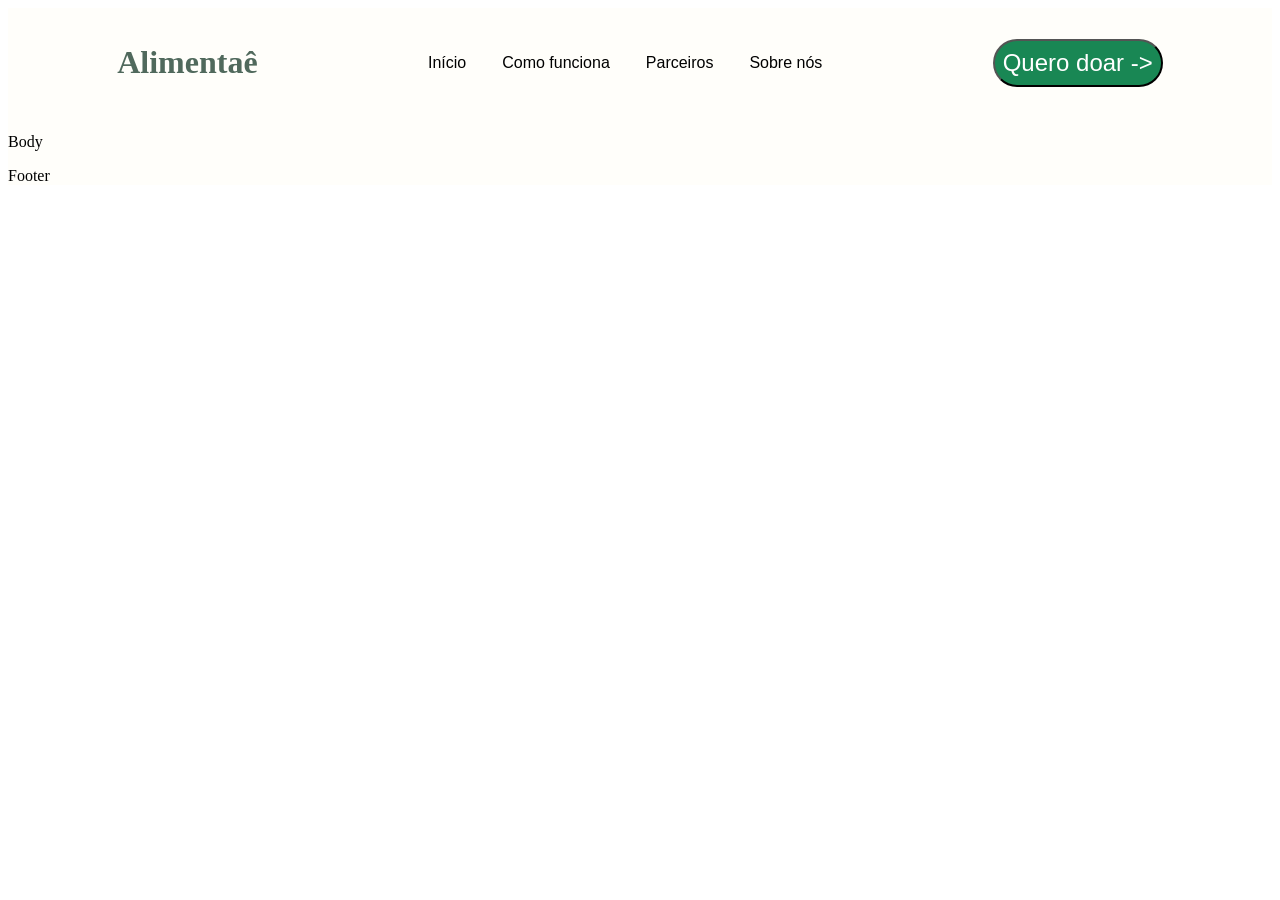
==== Trabalho_Final/index.html @ 7d408ee9 "Header Alimentaê" ====
<!DOCTYPE html>
<html lang="pt-BR">
<head>
    <meta charset="UTF-8">
    <meta name="viewport" content="width=device-width, initial-scale=1.0">
    <title>Alimentaê</title>
    <link rel="stylesheet" href="styles.css">
</head>
<body>
    <div class="main">
        <header class="header">
            <div class="logo">
                <p><b>Alimentaê</b></p>
            </div>
            <div class="HeaderButtons">
                <button>Início</button>
                <button>Como funciona</button>
                <button>Parceiros</button>
                <button>Sobre nós</button>
            </div>
            <div class="DonateButton">
                <button>Quero doar -></button>
            </div>
        </header>
        <div class="body">
            <p>Body</p>
        </div>
        <div class="footer">
            <p>Footer</p>
        </div>
    </div>
</body>
</html>
---- Trabalho_Final/styles.css ----
:root {
    --primary-bg-color: hsla(43, 100%, 99%, 0.922);
}


.main {
    background-color: var(--primary-bg-color);
}

.header {
    display: flex;
    background-color: var(--primary-bg-color);
    padding: 2rem;
    height: 5vh;
    flex-direction: row;
    align-items: center;
    justify-content: space-around;
    color: #50695c;
}

.logo {
    font-size: 2rem;
}



.HeaderButtons button {
    justify-content: space-between;
    margin: 1rem;
    font-size: 1rem;
    background-color: var(--primary-bg-color);
    padding: 0;
    border: none;
    background: none;
}


.header div {
    background-color: var(--primary-bg-color);
}

.DonateButton button {
    background-color: #198754;
    font-size: 1.5rem;
    border-radius: 2rem;
    padding: 0.5rem;
    color: white;
}

.body {
    
}

.footer {

}
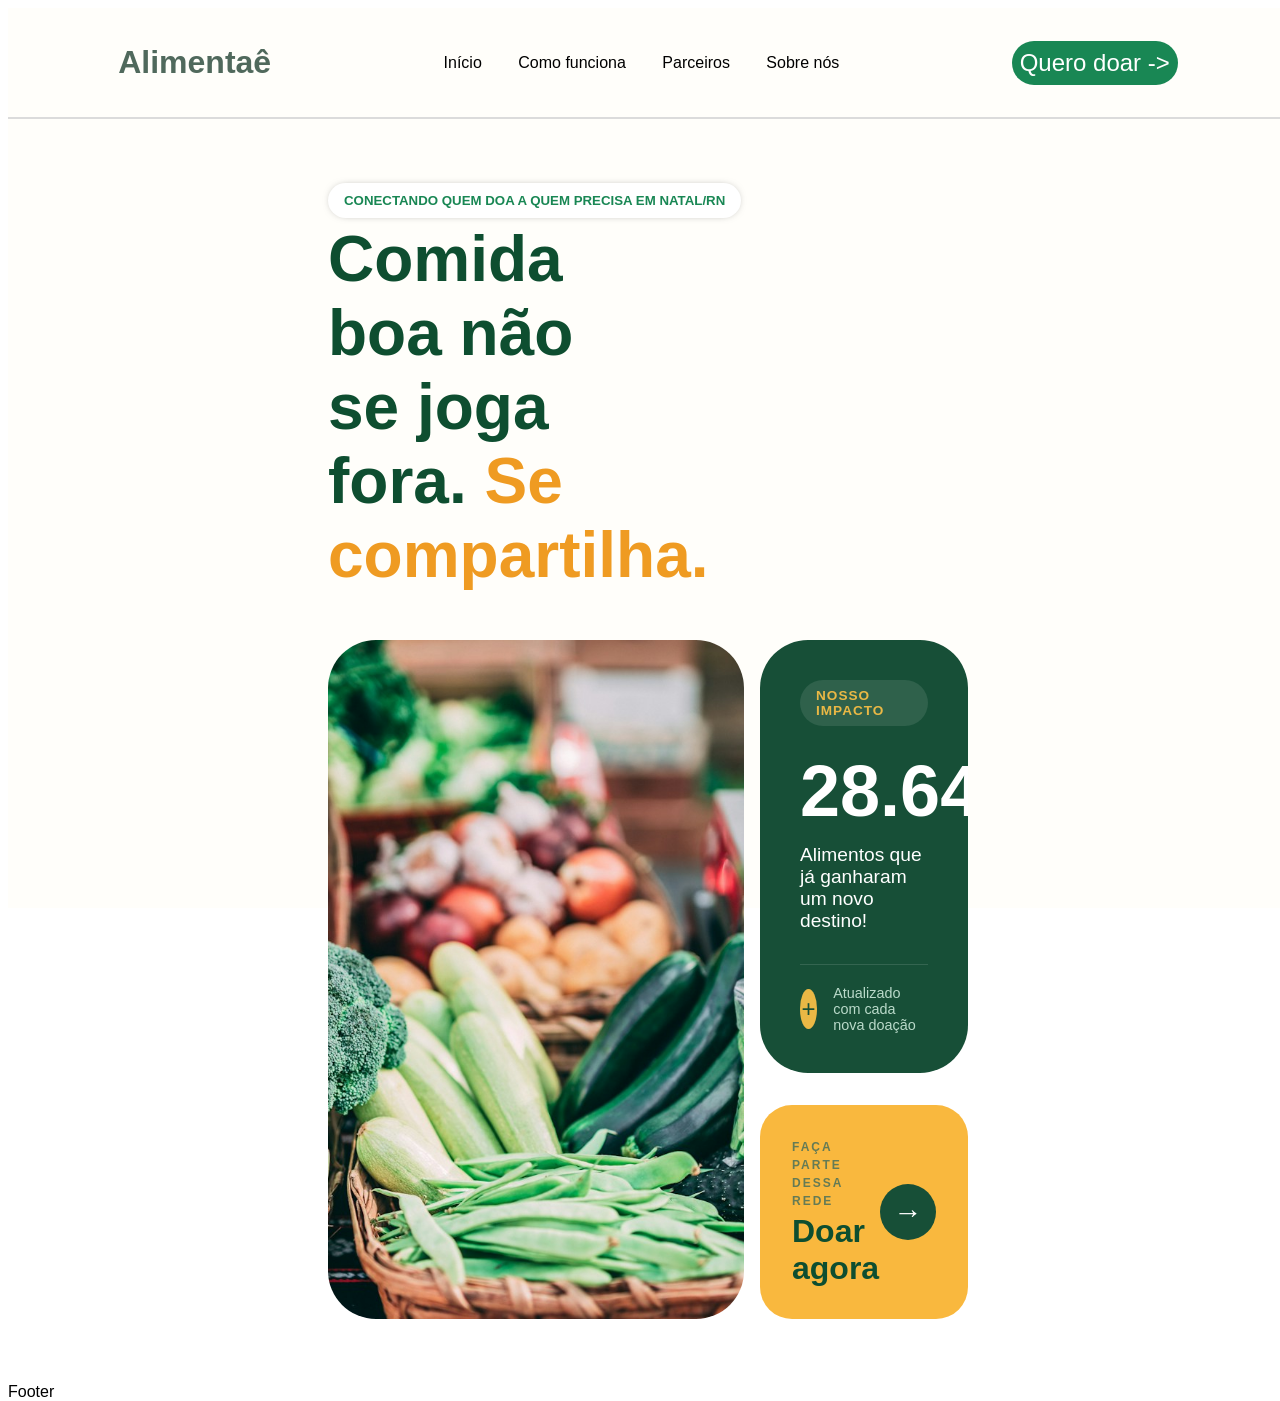
==== commit 39484ec4: "Corpo da pagina principal" ====
--- a/Trabalho_Final/index.html
+++ b/Trabalho_Final/index.html
@@ -23,7 +23,39 @@
             </div>
         </header>
         <div class="body">
-            <p>Body</p>
+            <div class="bodyText">
+                <div class="connect"><h5>CONECTANDO QUEM DOA A QUEM PRECISA EM NATAL/RN</h5></div>
+                <br>
+                <p><b>Comida boa não se joga fora. <span>Se compartilha.</span></b></p>
+            </div>
+            <div class="ImgSlider">
+                <img src="./images/Vegetais.jfif">
+            </div>
+            <div class="Impact">
+                <div class="NossoImpacto">NOSSO IMPACTO</div>
+
+                <div class="ImpactNumber">
+                    <h1>28.640</h1>
+                    <span>kg</span>
+                </div>
+
+                <p class="ImpactDescription">
+                    Alimentos que já ganharam um novo destino!
+                </p>
+
+                <div class="ImpactFooter">
+                    <div class="ImpactPlus">+</div>
+                    <span>Atualizado com cada nova doação</span>
+                </div>
+            </div>
+            <div class="DonateNow">
+                <div class="DonateText">
+                    <span>FAÇA PARTE DESSA REDE</span>
+                    <h2>Doar agora</h2>
+                </div>
+
+                <button class="DonateArrow">→</button>
+            </div>
         </div>
         <div class="footer">
             <p>Footer</p>
--- a/Trabalho_Final/styles.css
+++ b/Trabalho_Final/styles.css
@@ -1,10 +1,19 @@
 :root {
-    --primary-bg-color: hsla(43, 100%, 99%, 0.922);
+    --primary-bg-color: #FFFEFAEB;
+    --primary-btn-bg-color: #198754;
+    --primary-text-color: #0e4e30;
+    --primary-text-color-contrast: #ef9b22;
+    --secondary-text-color-contrast: #eab845;
+    --primary-card-bg: #174F37;
+    --secondary-card-bg: #ffffff1a;
 }
 
 
 .main {
     background-color: var(--primary-bg-color);
+    height: 100vh;
+    width: 100vw;
+    font-family: Manrope, sans-serif
 }
 
 .header {
@@ -16,6 +25,7 @@
     align-items: center;
     justify-content: space-around;
     color: #50695c;
+    border-bottom: solid #dbdbdb 2px;
 }
 
 .logo {
@@ -40,15 +50,208 @@
 }
 
 .DonateButton button {
-    background-color: #198754;
+    background-color: var(--primary-btn-bg-color);
     font-size: 1.5rem;
     border-radius: 2rem;
     padding: 0.5rem;
     color: white;
-}
-
+    border: none;
+}
+.connect {
+    display: inline-block;
+    justify-content: left;
+    text-align: left;
+    background-color: white;
+    border-radius: 3rem;
+    padding: 0rem 1rem;
+    grid-area: bodyText;
+    width: content;
+    color: var(--primary-btn-bg-color);
+    font-size: 1rem;
+    box-shadow: 0px 0px 10px -5px rgba(0, 0, 0, 0.66);
+}
+.connect h5 {
+    margin: 10px 0px;
+}
 .body {
-    
+    margin: 4rem 20rem;
+    display: grid;
+    grid-template-areas: 
+        "bodyText bodyText"
+        "imgSlider Impact" 
+        "imgSlider DonateNow";
+    grid-template-columns: 2fr 1fr;
+    grid-template-rows: auto auto auto;
+    gap: 1rem;
+}
+
+.bodyText p {
+    margin: 0.25rem 0rem 2rem;
+    font-size: 4rem;
+    width: 50%;
+    color: var(--primary-text-color)
+}
+.bodyText p span {
+    color: var(--primary-text-color-contrast);
+}
+
+.bodyText {
+    display: inline;
+    grid-area: bodyText;
+}
+.ImgSlider {
+    grid-area: imgSlider;
+    overflow: hidden;
+    border-radius: 3rem;
+}
+
+.ImgSlider img {
+    width: 100%;
+    height: 100%;
+    object-fit: cover;
+    display: block;
+}
+
+.Impact {
+    grid-area: Impact;
+    position: relative;
+    overflow: hidden;
+
+    display: flex;
+    flex-direction: column;
+
+    background-color: var(--primary-card-bg);
+    color: white;
+
+    border-radius: 3rem;
+    padding: 2.5rem;
+
+    margin: 0rem 0rem 1rem;
+    min-height: 350px;
+    box-sizing: border-box;
+}
+
+.NossoImpacto {
+    display: inline-block;
+    align-self: flex-start;
+
+    background-color: var(--secondary-card-bg);
+    color: var(--secondary-text-color-contrast);
+
+    border-radius: 2rem;
+    padding: 0.5rem 1rem;
+
+    font-size: 0.85rem;
+    font-weight: bold;
+    letter-spacing: 1px;
+}
+
+.ImpactNumber {
+    display: flex;
+    align-items: baseline;
+    gap: 0.5rem;
+    margin: 1.5rem 0rem 0rem;
+}
+
+.ImpactNumber h1 {
+    font-size: 4.5rem;
+    margin: 0px;
+    font-weight: 800;
+}
+
+.ImpactNumber span {
+    font-size: 1.5rem;
+    font-weight: bold;
+    color: var(--secondary-text-color-contrast);
+}
+
+.ImpactDescription {
+    font-size: 1.2rem;
+    margin: 0.75rem 0rem 2rem;
+    max-width: 350px;
+}
+
+.ImpactFooter {
+    margin-top: auto;
+    border-top: 1px solid #ffffff20;
+    padding-top: 1.25rem;
+
+    display: flex;
+    align-items: center;
+    gap: 1rem;
+
+    color: #badaca;
+    font-size: 0.9rem;
+
+    position: relative;
+    z-index: 2;
+}
+
+.ImpactPlus {
+    background-color: var(--secondary-text-color-contrast);
+    color: var(--primary-card-bg);
+
+    width: 2.5rem;
+    height: 2.5rem;
+
+    border-radius: 50%;
+
+    display: flex;
+    align-items: center;
+    justify-content: center;
+
+    font-size: 1.5rem;
+}
+
+
+.DonateNow {
+    grid-area: DonateNow;
+
+    display: flex;
+    align-items: center;
+    justify-content: space-between;
+
+    background-color: #f9b83e;
+    color: var(--primary-text-color);
+
+    border-radius: 2rem;
+    padding: 2rem;
+
+    min-height: 140px;
+    box-sizing: border-box;
+}
+
+.DonateText span {
+    font-size: 0.75rem;
+    font-weight: bold;
+    letter-spacing: 2px;
+    color: #657b55;
+}
+
+.DonateText h2 {
+    font-size: 2rem;
+    margin: 0.25rem 0 0;
+    font-weight: 800;
+}
+
+.DonateArrow {
+    border: none;
+    border-radius: 50%;
+
+    width: 3.5rem;
+    height: 3.5rem;
+
+    background-color: var(--primary-card-bg);
+    color: white;
+
+    font-size: 1.8rem;
+
+    display: flex;
+    align-items: center;
+    justify-content: center;
+    text-align:center;
+    cursor: pointer;
+    flex-shrink: 0;
 }
 
 .footer {
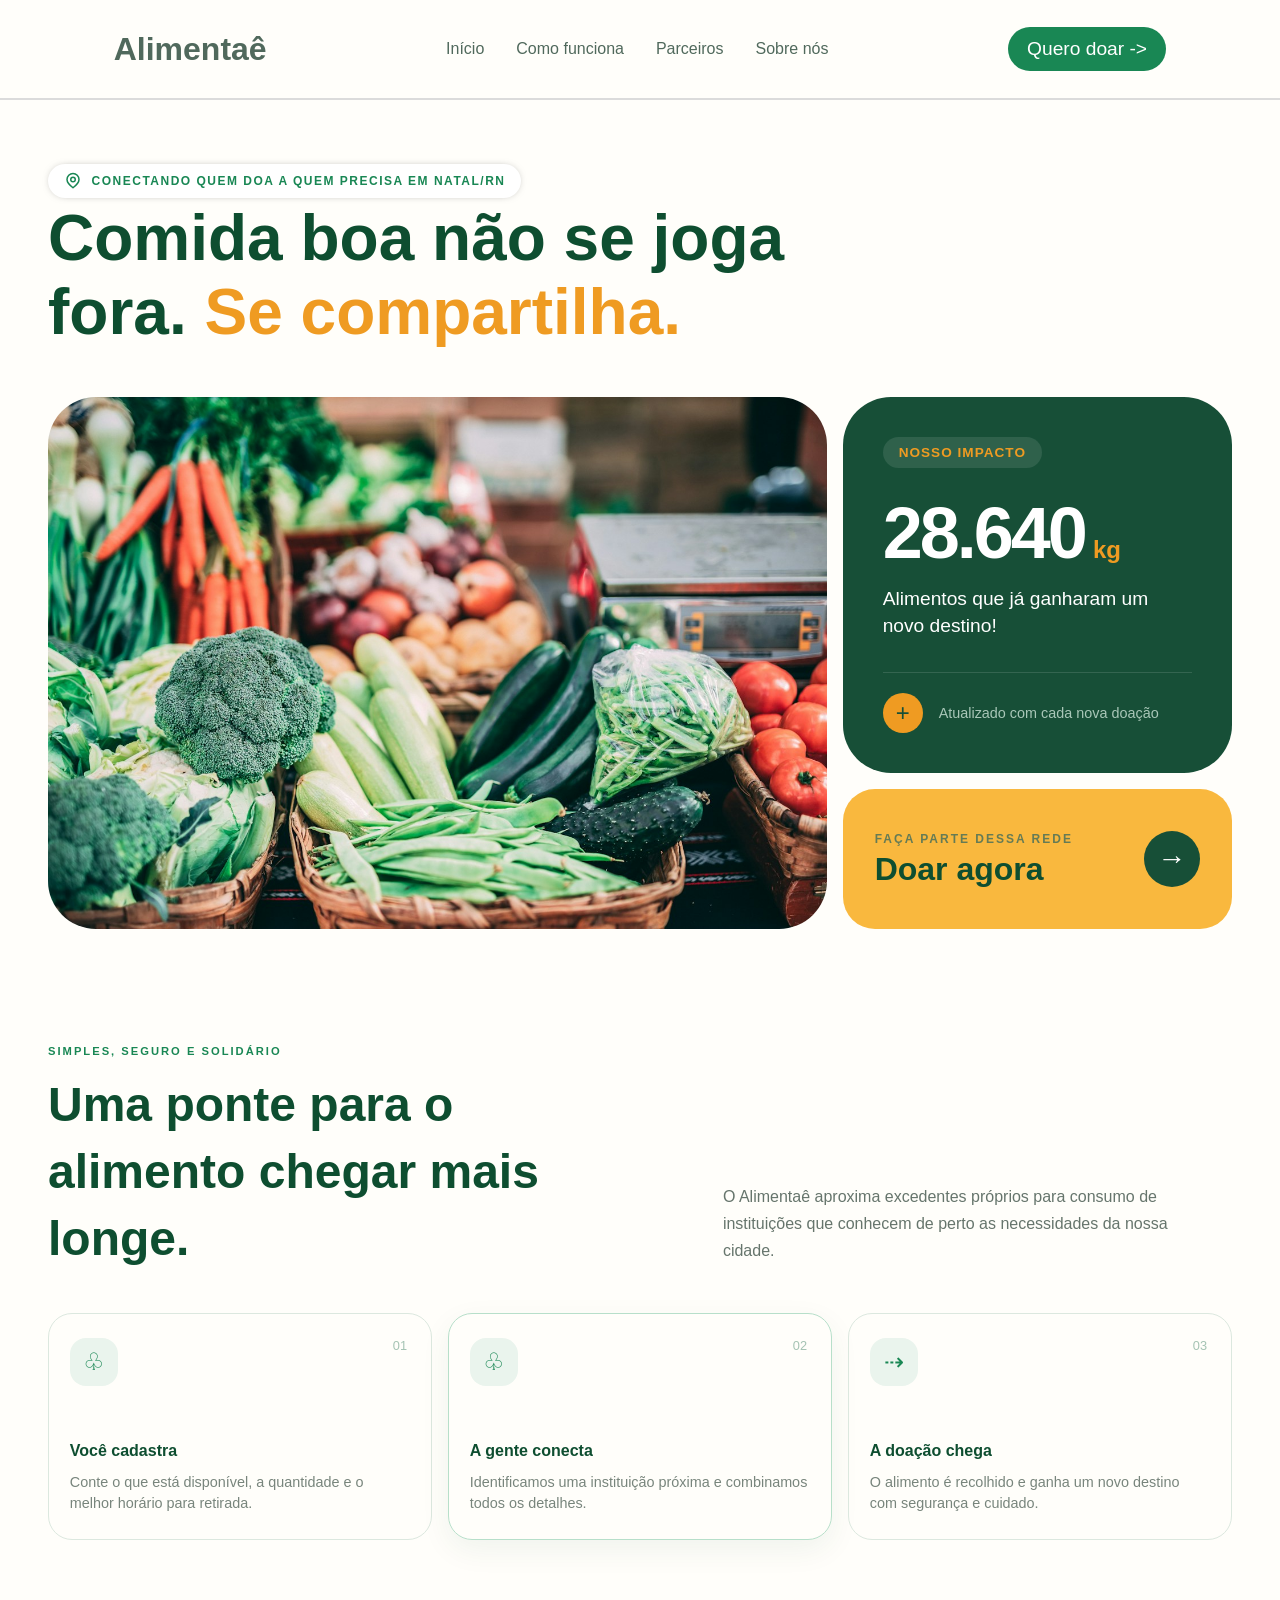
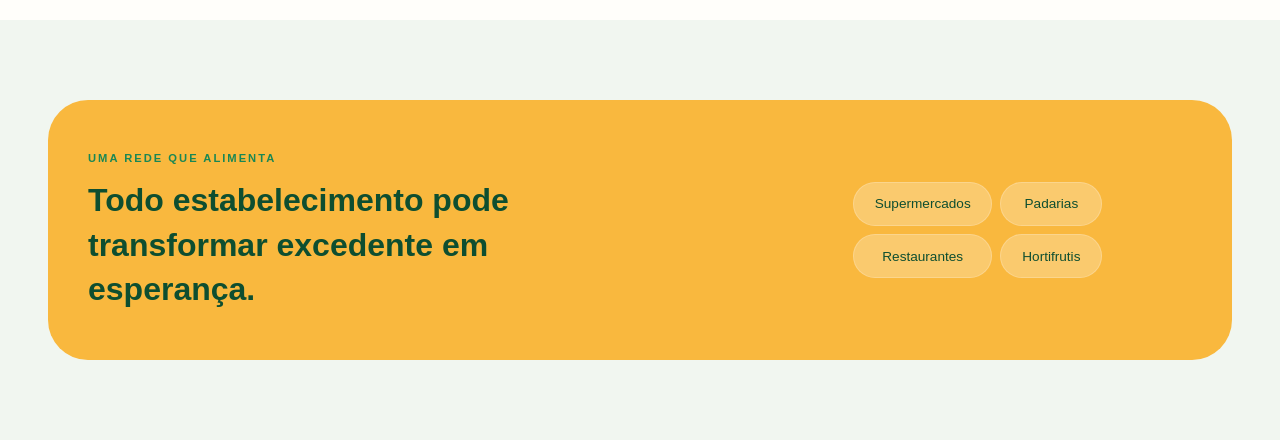
==== commit 8d51162d: "Corpo da pagina principal finalizado" ====
--- a/Trabalho_Final/index.html
+++ b/Trabalho_Final/index.html
@@ -22,44 +22,147 @@
                 <button>Quero doar -></button>
             </div>
         </header>
-        <div class="body">
-            <div class="bodyText">
-                <div class="connect"><h5>CONECTANDO QUEM DOA A QUEM PRECISA EM NATAL/RN</h5></div>
-                <br>
-                <p><b>Comida boa não se joga fora. <span>Se compartilha.</span></b></p>
+        <section class="Hero">
+
+        <div class="bodyText">
+            <div class="connect">
+                 <svg xmlns="http://www.w3.org/2000/svg"
+                    width="18" height="18"
+                    viewBox="0 0 24 24"
+                    fill="none"
+                    stroke="currentColor"
+                    stroke-width="2"
+                    stroke-linecap="round"
+                    stroke-linejoin="round">
+                    <path d="M20 10c0 5-8 11-8 11s-8-6-8-11a8 8 0 1 1 16 0Z"/>
+                    <circle cx="12" cy="10" r="3"/>
+                </svg>
+                <h5>CONECTANDO QUEM DOA A QUEM PRECISA EM NATAL/RN</h5>
             </div>
-            <div class="ImgSlider">
-                <img src="./images/Vegetais.jfif">
+
+            <p>
+                <b>Comida boa não se joga fora.
+                <span>Se compartilha.</span></b>
+            </p>
+        </div>
+
+        <div class="ImgSlider">
+            <img src="./images/Vegetais.jfif" alt="Vegetais frescos">
+        </div>
+
+        <div class="Impact">
+            <div class="NossoImpacto">NOSSO IMPACTO</div>
+
+            <div class="ImpactNumber">
+                <h1>28.640</h1>
+                <span>kg</span>
             </div>
-            <div class="Impact">
-                <div class="NossoImpacto">NOSSO IMPACTO</div>
 
-                <div class="ImpactNumber">
-                    <h1>28.640</h1>
-                    <span>kg</span>
-                </div>
+            <p class="ImpactDescription">
+                Alimentos que já ganharam um novo destino!
+            </p>
 
-                <p class="ImpactDescription">
-                    Alimentos que já ganharam um novo destino!
-                </p>
+            <div class="ImpactFooter">
+                <div class="ImpactPlus">+</div>
+                <span>Atualizado com cada nova doação</span>
+            </div>
+        </div>
 
-                <div class="ImpactFooter">
-                    <div class="ImpactPlus">+</div>
-                    <span>Atualizado com cada nova doação</span>
+        <div class="DonateNow">
+            <div class="DonateText">
+                <span>FAÇA PARTE DESSA REDE</span>
+                <h2>Doar agora</h2>
+            </div>
+
+            <button class="DonateArrow">→</button>
+        </div>
+
+    </section>
+
+
+    <section class="HowItWorks">
+
+        <div class="HowHeader">
+            <div>
+                <span class="SectionLabel">SIMPLES, SEGURO E SOLIDÁRIO</span>
+                <h2>Uma ponte para o alimento chegar mais longe.</h2>
+            </div>
+
+            <p>
+                O Alimentaê aproxima excedentes próprios para consumo
+                de instituições que conhecem de perto as necessidades
+                da nossa cidade.
+            </p>
+        </div>
+
+        <div class="Steps">
+
+            <div class="StepCard">
+                <span class="StepNumber">01</span>
+                <div class="StepIcon">♧</div>
+
+                <div class="StepContent">
+                    <h3>Você cadastra</h3>
+                    <p>
+                        Conte o que está disponível, a quantidade e
+                        o melhor horário para retirada.
+                    </p>
                 </div>
             </div>
-            <div class="DonateNow">
-                <div class="DonateText">
-                    <span>FAÇA PARTE DESSA REDE</span>
-                    <h2>Doar agora</h2>
+
+            <div class="StepCard HighlightCard">
+                <span class="StepNumber">02</span>
+                <div class="StepIcon">♧</div>
+
+                <div class="StepContent">
+                    <h3>A gente conecta</h3>
+                    <p>
+                        Identificamos uma instituição próxima e
+                        combinamos todos os detalhes.
+                    </p>
                 </div>
+            </div>
 
-                <button class="DonateArrow">→</button>
+            <div class="StepCard">
+                <span class="StepNumber">03</span>
+                <div class="StepIcon">⇢</div>
+
+                <div class="StepContent">
+                    <h3>A doação chega</h3>
+                    <p>
+                        O alimento é recolhido e ganha um novo
+                        destino com segurança e cuidado.
+                    </p>
+                </div>
             </div>
+
         </div>
-        <div class="footer">
-            <p>Footer</p>
+    </section>
+
+
+    <section class="PartnerSection">
+
+        <div class="PartnerBanner">
+
+            <div class="PartnerText">
+                <span class="SectionLabel">UMA REDE QUE ALIMENTA</span>
+
+                <h2>
+                    Todo estabelecimento pode transformar
+                    excedente em esperança.
+                </h2>
+            </div>
+
+            <div class="PartnerCategories">
+                <span>Supermercados</span>
+                <span>Padarias</span>
+                <span>Restaurantes</span>
+                <span>Hortifrutis</span>
+            </div>
+
         </div>
+
+    </section>
     </div>
 </body>
 </html>
--- a/Trabalho_Final/styles.css
+++ b/Trabalho_Final/styles.css
@@ -1,29 +1,40 @@
+
 :root {
-    --primary-bg-color: #FFFEFAEB;
+    --primary-bg-color: #FFFEFA;
     --primary-btn-bg-color: #198754;
     --primary-text-color: #0e4e30;
     --primary-text-color-contrast: #ef9b22;
-    --secondary-text-color-contrast: #eab845;
     --primary-card-bg: #174F37;
     --secondary-card-bg: #ffffff1a;
 }
 
 
+* {
+    box-sizing: border-box;
+}
+
+body {
+    margin: 0;
+    font-family: Manrope, sans-serif;
+    background-color: var(--primary-bg-color);
+}
+
 .main {
     background-color: var(--primary-bg-color);
-    height: 100vh;
-    width: 100vw;
-    font-family: Manrope, sans-serif
+    min-height: 100vh;
+    width: 100%;
 }
 
 .header {
     display: flex;
     background-color: var(--primary-bg-color);
-    padding: 2rem;
-    height: 5vh;
+    padding: 1.5rem 2rem;
+    min-height: 90px;
+
     flex-direction: row;
     align-items: center;
     justify-content: space-around;
+
     color: #50695c;
     border-bottom: solid #dbdbdb 2px;
 }
@@ -32,18 +43,26 @@
     font-size: 2rem;
 }
 
-
+.logo p {
+    margin: 0;
+}
+
+.HeaderButtons {
+    display: flex;
+    align-items: center;
+}
 
 .HeaderButtons button {
-    justify-content: space-between;
     margin: 1rem;
     font-size: 1rem;
-    background-color: var(--primary-bg-color);
+
+    background: none;
     padding: 0;
     border: none;
-    background: none;
-}
-
+    color: inherit;
+
+    cursor: pointer;
+}
 
 .header div {
     background-color: var(--primary-bg-color);
@@ -51,69 +70,117 @@
 
 .DonateButton button {
     background-color: var(--primary-btn-bg-color);
-    font-size: 1.5rem;
+    font-size: 1.2rem;
     border-radius: 2rem;
-    padding: 0.5rem;
+    padding: 0.7rem 1.2rem;
     color: white;
     border: none;
-}
+    cursor: pointer;
+}
+
+.body {
+    display: grid;
+
+    grid-template-areas:
+        "Hero"
+        "HowItWorks"
+        "PartnerSection";
+
+    grid-template-columns: 1fr;
+    grid-template-rows: auto auto auto;
+
+    width: 100%;
+    margin: 0;
+}
+
+.Hero {
+    grid-area: Hero;
+
+    max-width: 1400px;
+    width: 100%;
+
+    margin: 4rem auto 5rem;
+    padding: 0 3rem;
+
+    display: grid;
+
+    grid-template-areas:
+        "bodyText bodyText"
+        "imgSlider Impact"
+        "imgSlider DonateNow";
+
+    grid-template-columns: 2fr 1fr;
+    grid-template-rows: auto auto auto;
+
+    gap: 1rem;
+}
+
+
+.bodyText {
+    display: block;
+    grid-area: bodyText;
+}
+
 .connect {
-    display: inline-block;
-    justify-content: left;
-    text-align: left;
+    display: inline-flex;
+    align-items: center;
+    gap: 0.6rem;
+
     background-color: white;
     border-radius: 3rem;
-    padding: 0rem 1rem;
-    grid-area: bodyText;
-    width: content;
+    padding: 0.5rem 1rem;
+
+    width: fit-content;
+
     color: var(--primary-btn-bg-color);
-    font-size: 1rem;
     box-shadow: 0px 0px 10px -5px rgba(0, 0, 0, 0.66);
 }
+
+.connect svg {
+    width: 18px;
+    height: 18px;
+    flex-shrink: 0;
+}
+
 .connect h5 {
-    margin: 10px 0px;
-}
-.body {
-    margin: 4rem 20rem;
-    display: grid;
-    grid-template-areas: 
-        "bodyText bodyText"
-        "imgSlider Impact" 
-        "imgSlider DonateNow";
-    grid-template-columns: 2fr 1fr;
-    grid-template-rows: auto auto auto;
-    gap: 1rem;
+    margin: 0;
+    font-size: 0.75rem;
+    letter-spacing: 1.5px;
 }
 
 .bodyText p {
     margin: 0.25rem 0rem 2rem;
     font-size: 4rem;
-    width: 50%;
-    color: var(--primary-text-color)
-}
+    width: 75%;
+
+    color: var(--primary-text-color);
+    line-height: 1.15;
+}
+
 .bodyText p span {
     color: var(--primary-text-color-contrast);
 }
 
-.bodyText {
-    display: inline;
-    grid-area: bodyText;
-}
 .ImgSlider {
     grid-area: imgSlider;
+
+    min-height: 0;
     overflow: hidden;
     border-radius: 3rem;
 }
 
 .ImgSlider img {
+    display: block;
+
     width: 100%;
     height: 100%;
+
     object-fit: cover;
-    display: block;
 }
 
 .Impact {
     grid-area: Impact;
+
     position: relative;
     overflow: hidden;
 
@@ -126,17 +193,17 @@
     border-radius: 3rem;
     padding: 2.5rem;
 
-    margin: 0rem 0rem 1rem;
+    margin: 0;
     min-height: 350px;
-    box-sizing: border-box;
-}
+}
+
 
 .NossoImpacto {
     display: inline-block;
     align-self: flex-start;
 
     background-color: var(--secondary-card-bg);
-    color: var(--secondary-text-color-contrast);
+    color: var(--primary-text-color-contrast);
 
     border-radius: 2rem;
     padding: 0.5rem 1rem;
@@ -146,33 +213,43 @@
     letter-spacing: 1px;
 }
 
+
 .ImpactNumber {
     display: flex;
     align-items: baseline;
     gap: 0.5rem;
-    margin: 1.5rem 0rem 0rem;
+
+    margin-top: 1.5rem;
 }
 
 .ImpactNumber h1 {
     font-size: 4.5rem;
-    margin: 0px;
+    margin: 0;
+
     font-weight: 800;
+    letter-spacing: -3px;
 }
 
 .ImpactNumber span {
     font-size: 1.5rem;
     font-weight: bold;
-    color: var(--secondary-text-color-contrast);
-}
+
+    color: var(--primary-text-color-contrast);
+}
+
 
 .ImpactDescription {
     font-size: 1.2rem;
-    margin: 0.75rem 0rem 2rem;
+    line-height: 1.4;
+
+    margin: 0.75rem 0 2rem;
     max-width: 350px;
 }
+
 
 .ImpactFooter {
     margin-top: auto;
+
     border-top: 1px solid #ffffff20;
     padding-top: 1.25rem;
 
@@ -180,7 +257,7 @@
     align-items: center;
     gap: 1rem;
 
-    color: #badaca;
+    color: #a9c7b8;
     font-size: 0.9rem;
 
     position: relative;
@@ -188,11 +265,12 @@
 }
 
 .ImpactPlus {
-    background-color: var(--secondary-text-color-contrast);
+    background-color: var(--primary-text-color-contrast);
     color: var(--primary-card-bg);
 
     width: 2.5rem;
     height: 2.5rem;
+    flex-shrink: 0;
 
     border-radius: 50%;
 
@@ -218,7 +296,6 @@
     padding: 2rem;
 
     min-height: 140px;
-    box-sizing: border-box;
 }
 
 .DonateText span {
@@ -240,6 +317,7 @@
 
     width: 3.5rem;
     height: 3.5rem;
+    flex-shrink: 0;
 
     background-color: var(--primary-card-bg);
     color: white;
@@ -249,11 +327,191 @@
     display: flex;
     align-items: center;
     justify-content: center;
-    text-align:center;
+
     cursor: pointer;
-    flex-shrink: 0;
-}
+}
+
+
+
+.HowItWorks {
+    grid-area: HowItWorks;
+
+    max-width: 1400px;
+    width: 100%;
+
+    margin: 0 auto;
+    padding: 2rem 3rem 5rem;
+}
+
+.HowHeader {
+    display: grid;
+    grid-template-columns: 1.2fr 1fr;
+    gap: 4rem;
+
+    align-items: end;
+    margin-bottom: 2.5rem;
+}
+
+.SectionLabel {
+    font-size: 0.7rem;
+    letter-spacing: 2px;
+    font-weight: bold;
+
+    color: var(--primary-btn-bg-color);
+}
+
+.HowHeader h2 {
+    color: var(--primary-text-color);
+
+    font-size: 3rem;
+    line-height: 1.4;
+
+    max-width: 600px;
+    margin: 0.75rem 0 0;
+}
+
+.HowHeader > p {
+    color: #66756c;
+
+    font-size: 1rem;
+    line-height: 1.7;
+
+    max-width: 450px;
+    margin-bottom: 0.5rem;
+}
+
+.Steps {
+    display: grid;
+    grid-template-columns: repeat(3, 1fr);
+    gap: 1rem;
+}
+
+.StepCard {
+    border: 1px solid #dce8df;
+    border-radius: 1.5rem;
+
+    min-height: 200px;
+    padding: 1.5rem 1.3rem;
+
+    position: relative;
+
+    display: flex;
+    flex-direction: column;
+    justify-content: space-between;
+
+}
+
+
+.HighlightCard {
+    border-color: #b7dfca;
+    box-shadow: 0 10px 30px #174f3710;
+}
+
+
+.StepNumber {
+    position: absolute;
+    right: 1.5rem;
+    top: 1.5rem;
+
+    color: #a5c3b3;
+    font-size: 0.8rem;
+}
+
+
+.StepIcon {
+    width: 3rem;
+    height: 3rem;
+
+    border-radius: 1rem;
+    background-color: #eaf4ed;
+    color: var(--primary-btn-bg-color);
+
+    display: flex;
+    align-items: center;
+    justify-content: center;
+
+    font-size: 1.5rem;
+}
+
+
+.StepContent {
+    margin-top: 2.5rem;
+}
+
+.StepContent h3 {
+    font-size: 1rem;
+    color: var(--primary-text-color);
+
+    margin-bottom: 0.75rem;
+}
+
+.StepContent p {
+    font-size: 0.9rem;
+    line-height: 1.5;
+
+    color: #78857c;
+    margin: 0;
+}
+
+.PartnerSection {
+    grid-area: PartnerSection;
+
+    background-color: #f1f6f0;
+    width: 100%;
+
+    padding: 5rem 3rem;
+}
+
+
+.PartnerBanner {
+    max-width: 1400px;
+    margin: 0 auto;
+
+    background-color: #f9b83e;
+    border-radius: 2.5rem;
+    padding: 3rem 2.5rem;
+
+    display: grid;
+    grid-template-columns: 1.5fr 1fr;
+
+    gap: 2rem;
+    align-items: center;
+}
+
+
+.PartnerText h2 {
+    color: var(--primary-text-color);
+
+    font-size: 2rem;
+    line-height: 1.4;
+
+    max-width: 500px;
+    margin: 0.75rem 0 0;
+}
+
+
+.PartnerCategories {
+    display: grid;
+    grid-template-columns: repeat(2, max-content);
+
+    justify-content: center;
+    gap: 0.5rem;
+}
+
+.PartnerCategories span {
+    background-color: #ffffff40;
+    border: 1px solid #ffffff35;
+    border-radius: 2rem;
+
+    padding: 0.85rem 1.3rem;
+
+    text-align: center;
+    color: var(--primary-text-color);
+    font-size: 0.85rem;
+
+}
+
 
 .footer {
-
+    width: 100%;
 }
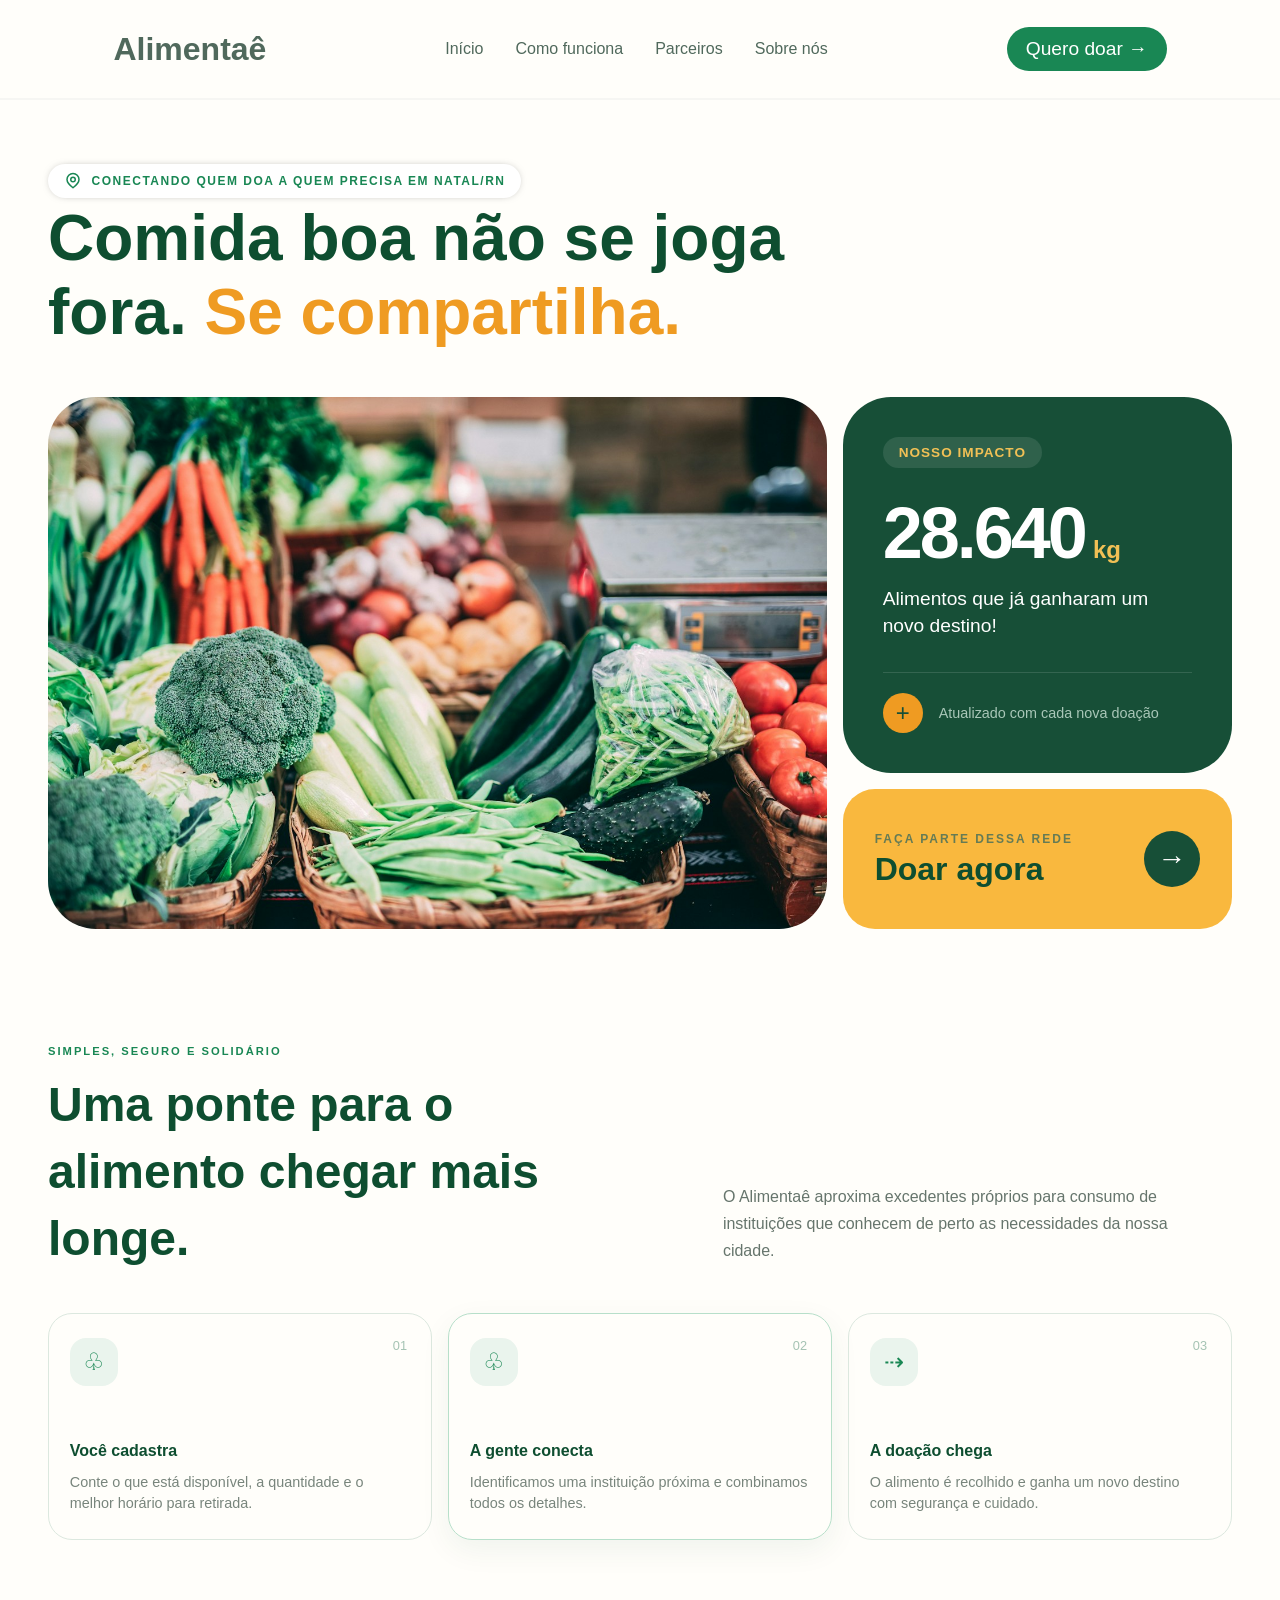
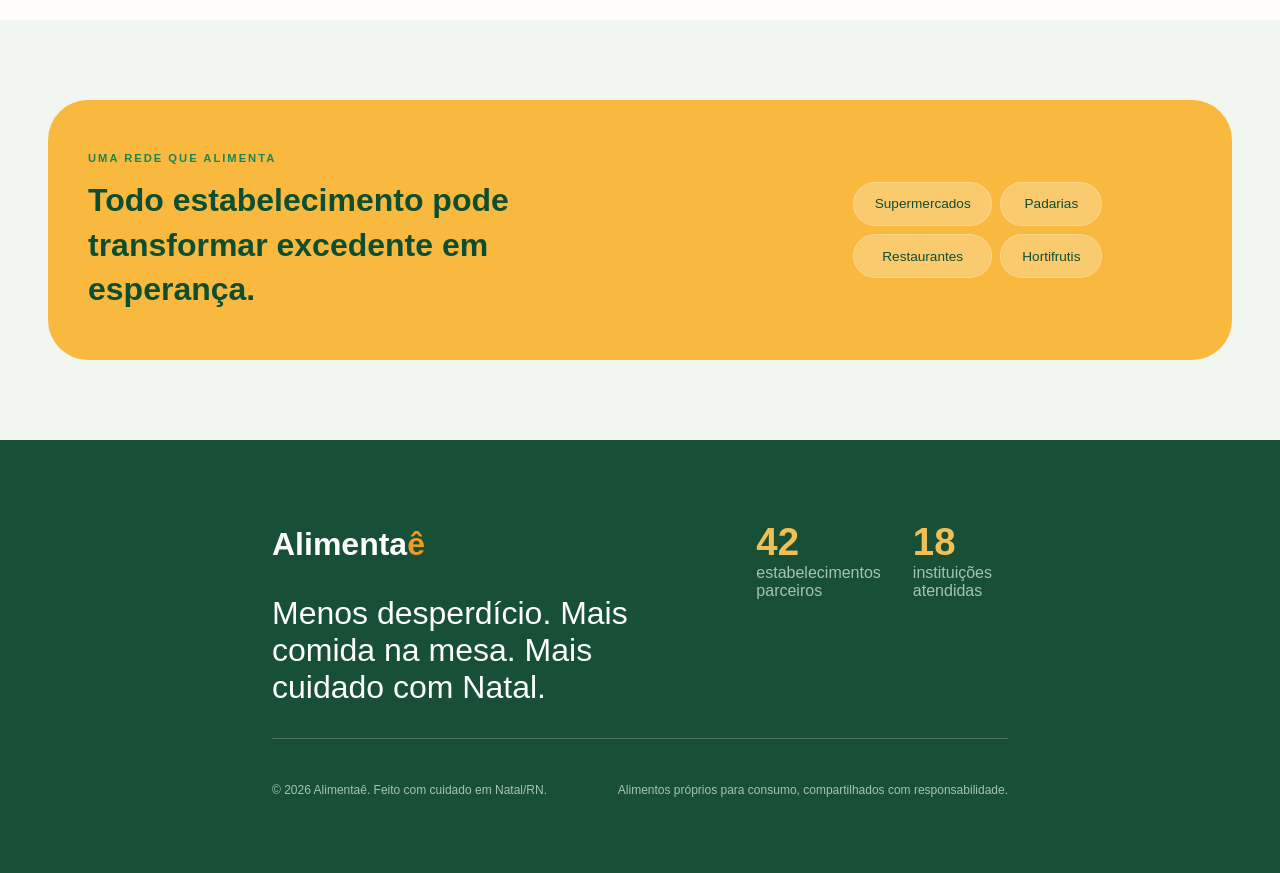
==== commit 1af37822: "index.html footer" ====
--- a/Trabalho_Final/index.html
+++ b/Trabalho_Final/index.html
@@ -19,7 +19,7 @@
                 <button>Sobre nós</button>
             </div>
             <div class="DonateButton">
-                <button>Quero doar -></button>
+                <button>Quero doar →</button>
             </div>
         </header>
         <section class="Hero">
@@ -163,6 +163,23 @@
         </div>
 
     </section>
+
+    <footer>
+        <div class="footerBody">
+            <div class="footerText">
+                <h5>Alimenta<span>ê</span></h5>
+                <p>Menos desperdício. Mais comida na mesa. Mais cuidado com Natal.</p>
+            </div>
+            <div class="Stats">
+                <p><span><b>42</b></span><br>estabelecimentos parceiros</p>
+                <p><span><b>18</b></span><br>instituições atendidas</p>
+            </div>   
+        </div> 
+        <div class="footerBottom">
+            <p>© 2026 Alimentaê. Feito com cuidado em Natal/RN.</p>
+            <p>Alimentos próprios para consumo, compartilhados com responsabilidade.</p>
+        </div>
+    </footer>
     </div>
 </body>
 </html>
--- a/Trabalho_Final/styles.css
+++ b/Trabalho_Final/styles.css
@@ -4,8 +4,11 @@
     --primary-btn-bg-color: #198754;
     --primary-text-color: #0e4e30;
     --primary-text-color-contrast: #ef9b22;
+    --secondary-text-color-contrast: #f1c055;
     --primary-card-bg: #174F37;
     --secondary-card-bg: #ffffff1a;
+    --primary-card-caption: #a5c3b3;
+    --primary-border-color: #dbdbdb44;
 }
 
 
@@ -36,7 +39,7 @@
     justify-content: space-around;
 
     color: #50695c;
-    border-bottom: solid #dbdbdb 2px;
+    border-bottom: solid var(--primary-border-color) 2px;
 }
 
 .logo {
@@ -203,7 +206,7 @@
     align-self: flex-start;
 
     background-color: var(--secondary-card-bg);
-    color: var(--primary-text-color-contrast);
+    color: var(--secondary-text-color-contrast);
 
     border-radius: 2rem;
     padding: 0.5rem 1rem;
@@ -218,7 +221,6 @@
     display: flex;
     align-items: baseline;
     gap: 0.5rem;
-
     margin-top: 1.5rem;
 }
 
@@ -234,7 +236,7 @@
     font-size: 1.5rem;
     font-weight: bold;
 
-    color: var(--primary-text-color-contrast);
+    color: var(--secondary-text-color-contrast);
 }
 
 
@@ -413,7 +415,7 @@
     right: 1.5rem;
     top: 1.5rem;
 
-    color: #a5c3b3;
+    color: var(--primary-card-caption);
     font-size: 0.8rem;
 }
 
@@ -512,6 +514,62 @@
 }
 
 
-.footer {
-    width: 100%;
+.footerBody {
+    display: flex;
+    flex-direction: row;
+}
+
+footer {
+    width: 100%;
+    padding: 0rem 17rem;
+    background-color: var(--primary-card-bg);
+    color: white;
+
+}
+
+.footerText h5 {
+    padding: 2rem 0rem 0rem 0rem;
+    font-size: 2rem;
+    margin-bottom: 1.5rem;
+}
+
+.footerText h5 span {
+    color: var(--primary-text-color-contrast)
+}
+
+
+.footerText p {
+    font-size: 2rem;
+    width: 80%;
+}
+.footerBottom {
+    display: flex;
+    flex-direction: row;
+    justify-content: space-between;
+    padding: 0rem 5rem;
+    font-size: 0.75rem;
+    border-top: solid var(--primary-border-color) 1px; 
+    width: 100%;
+    color: var(--primary-card-caption);
+    padding: 2rem 0rem 4rem;
+}
+
+.Stats {
+    width: 50%;
+    display: flex;
+    flex-direction: row;
+}
+
+.Stats p {
+    padding: 5rem 1rem;
+    color: var(--primary-card-caption);
+    font-size: 1rem;
+    margin: 0rem;
+}
+
+.Stats p span {
+    font-size: 2.4rem;
+    padding: 0rem;
+    margin: 0rem;
+    color: var(--secondary-text-color-contrast);
 }
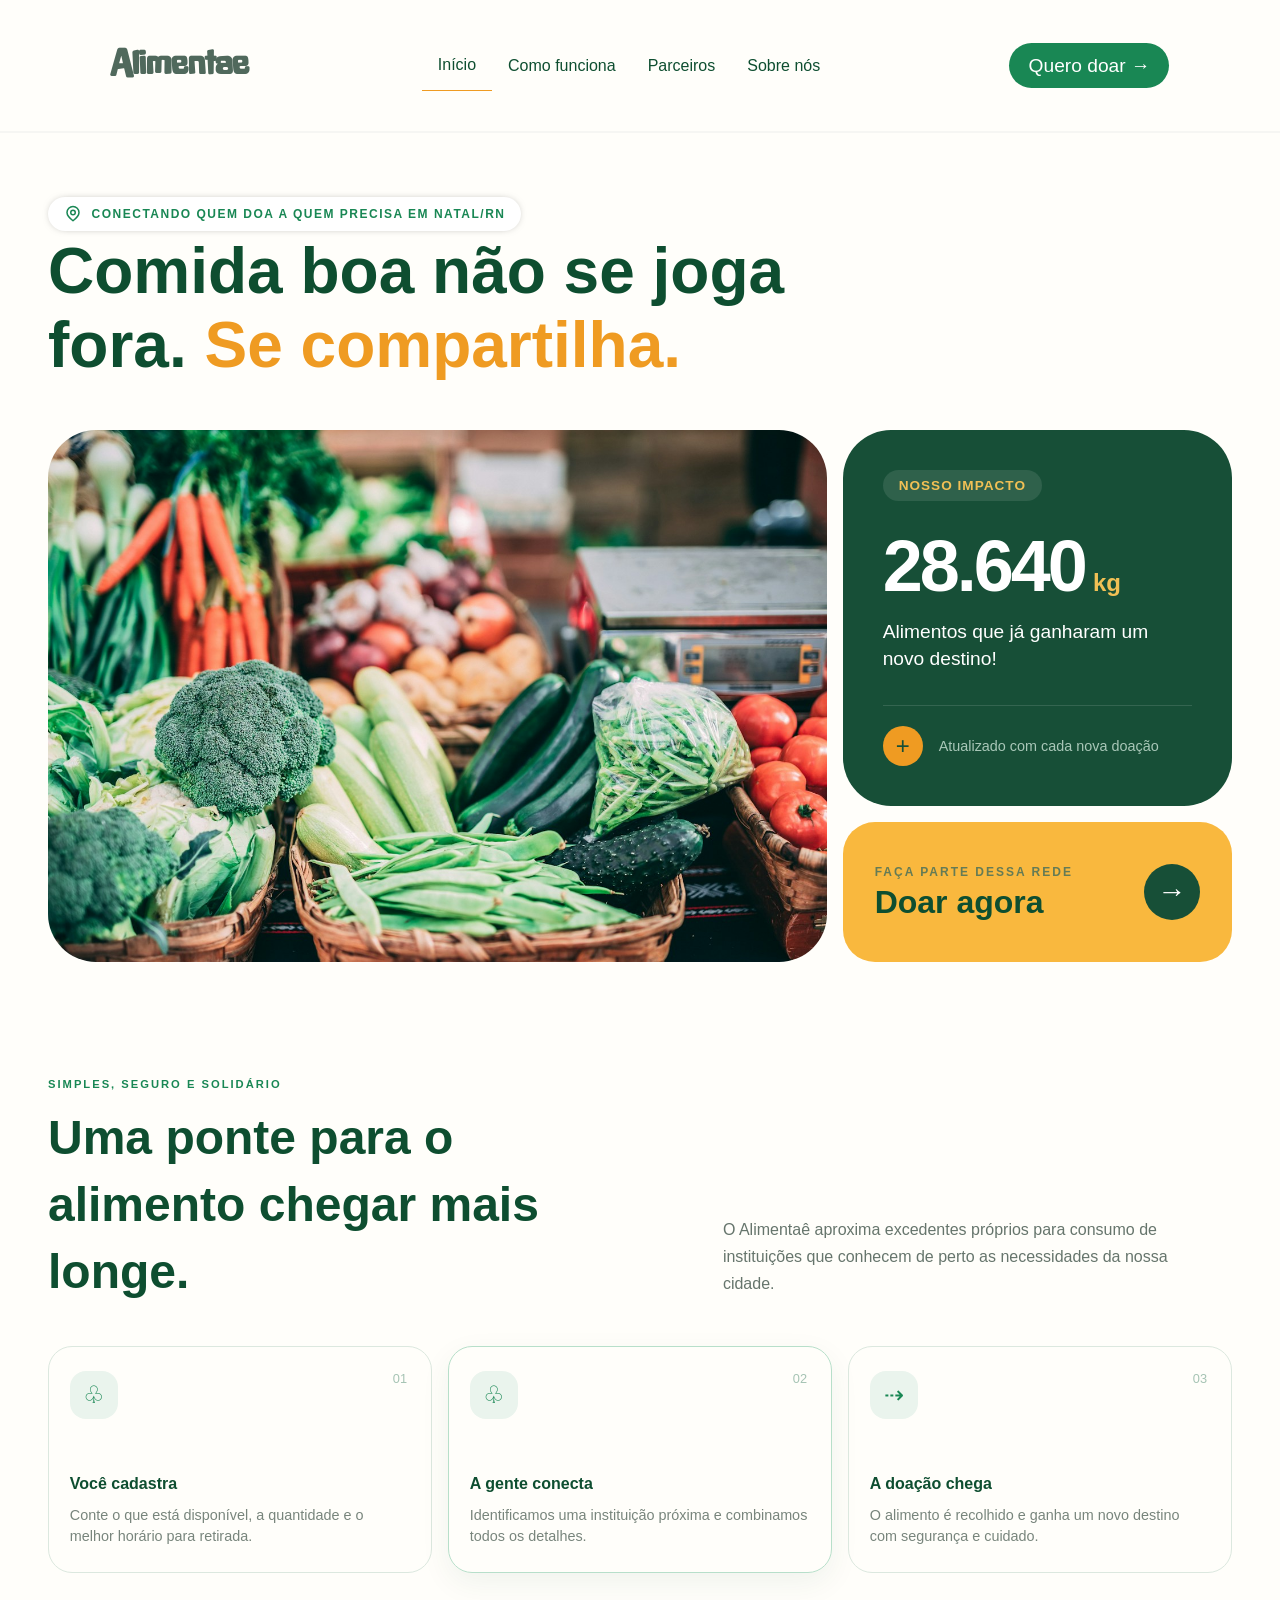
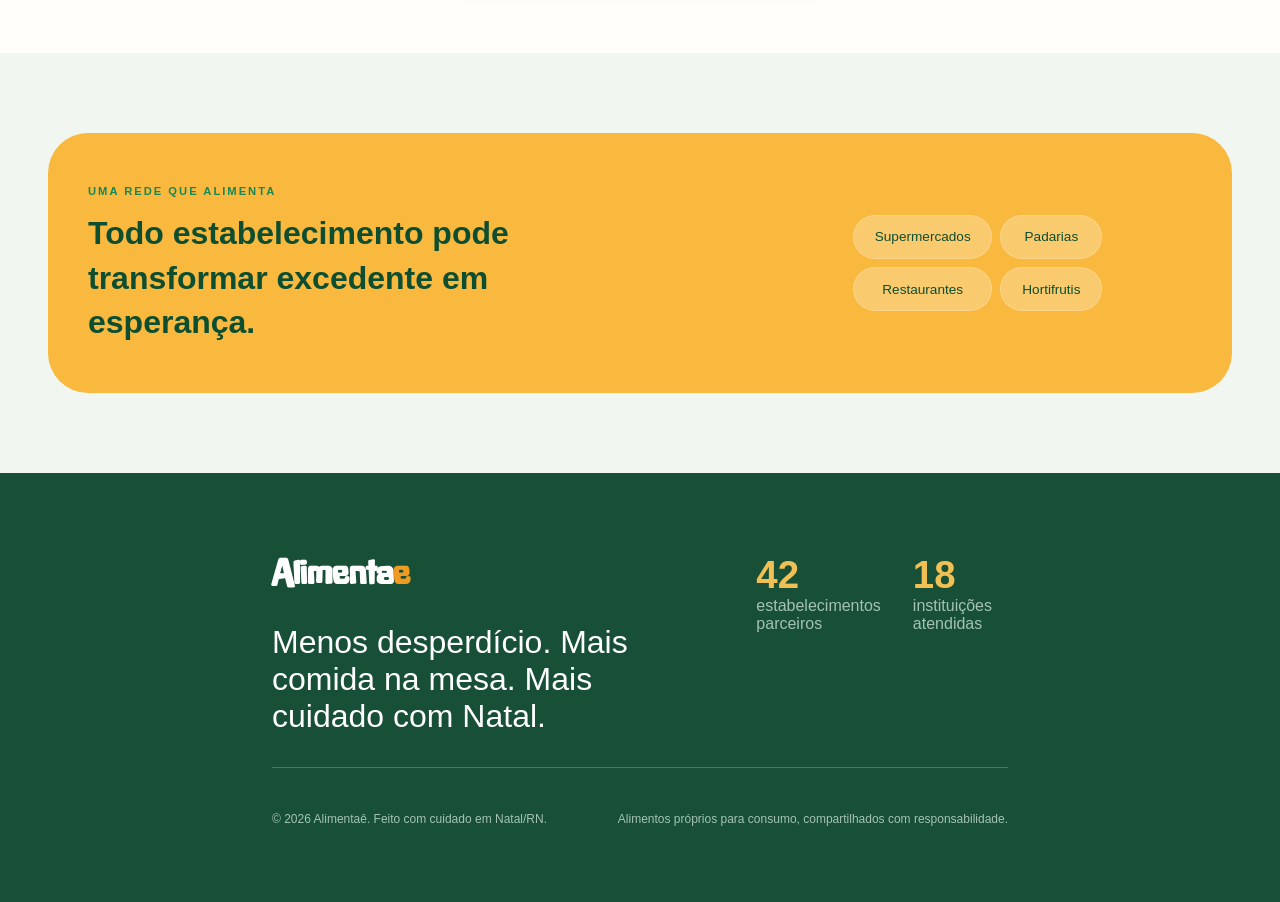
==== commit 2482e7ab: "Zolla Font" ====
--- a/Trabalho_Final/index.html
+++ b/Trabalho_Final/index.html
@@ -10,13 +10,13 @@
     <div class="main">
         <header class="header">
             <div class="logo">
-                <p><b>Alimentaê</b></p>
+                <p><b>Alimentae</b></p>
             </div>
             <div class="HeaderButtons">
-                <button>Início</button>
-                <button>Como funciona</button>
-                <button>Parceiros</button>
-                <button>Sobre nós</button>
+                <a href="index.html" class="selectedPage">Início</a>
+                <a href="comoFunciona.html">Como funciona</a>
+                <a href="parceiros.html">Parceiros</a>
+                <a href="sobreNos.html">Sobre nós</a>
             </div>
             <div class="DonateButton">
                 <button>Quero doar →</button>
@@ -167,7 +167,7 @@
     <footer>
         <div class="footerBody">
             <div class="footerText">
-                <h5>Alimenta<span>ê</span></h5>
+                <h5>Alimenta<span>e</span></h5>
                 <p>Menos desperdício. Mais comida na mesa. Mais cuidado com Natal.</p>
             </div>
             <div class="Stats">
--- a/Trabalho_Final/styles.css
+++ b/Trabalho_Final/styles.css
@@ -1,4 +1,4 @@
-
+@font-face { font-family: "Zolla"; src: url('./Zolla.ttf'); }
 :root {
     --primary-bg-color: #FFFEFA;
     --primary-btn-bg-color: #198754;
@@ -44,6 +44,7 @@
 
 .logo {
     font-size: 2rem;
+    font-family: "Zolla", Manrope, sans-serif;
 }
 
 .logo p {
@@ -53,18 +54,25 @@
 .HeaderButtons {
     display: flex;
     align-items: center;
-}
-
-.HeaderButtons button {
-    margin: 1rem;
+    margin: 0;
+    
     font-size: 1rem;
-
+    
     background: none;
-    padding: 0;
+    padding: 1rem;
     border: none;
-    color: inherit;
-
+    
     cursor: pointer;
+}
+
+.HeaderButtons a {
+    padding: 1rem;
+    color: var(--primary-text-color);
+    text-decoration: none;
+}
+
+.selectedPage {
+    border-bottom: solid var(--primary-text-color-contrast) 1px;
 }
 
 .header div {
@@ -531,6 +539,7 @@
     padding: 2rem 0rem 0rem 0rem;
     font-size: 2rem;
     margin-bottom: 1.5rem;
+    font-family: "Zolla", Manrope, sans-serif;
 }
 
 .footerText h5 span {
